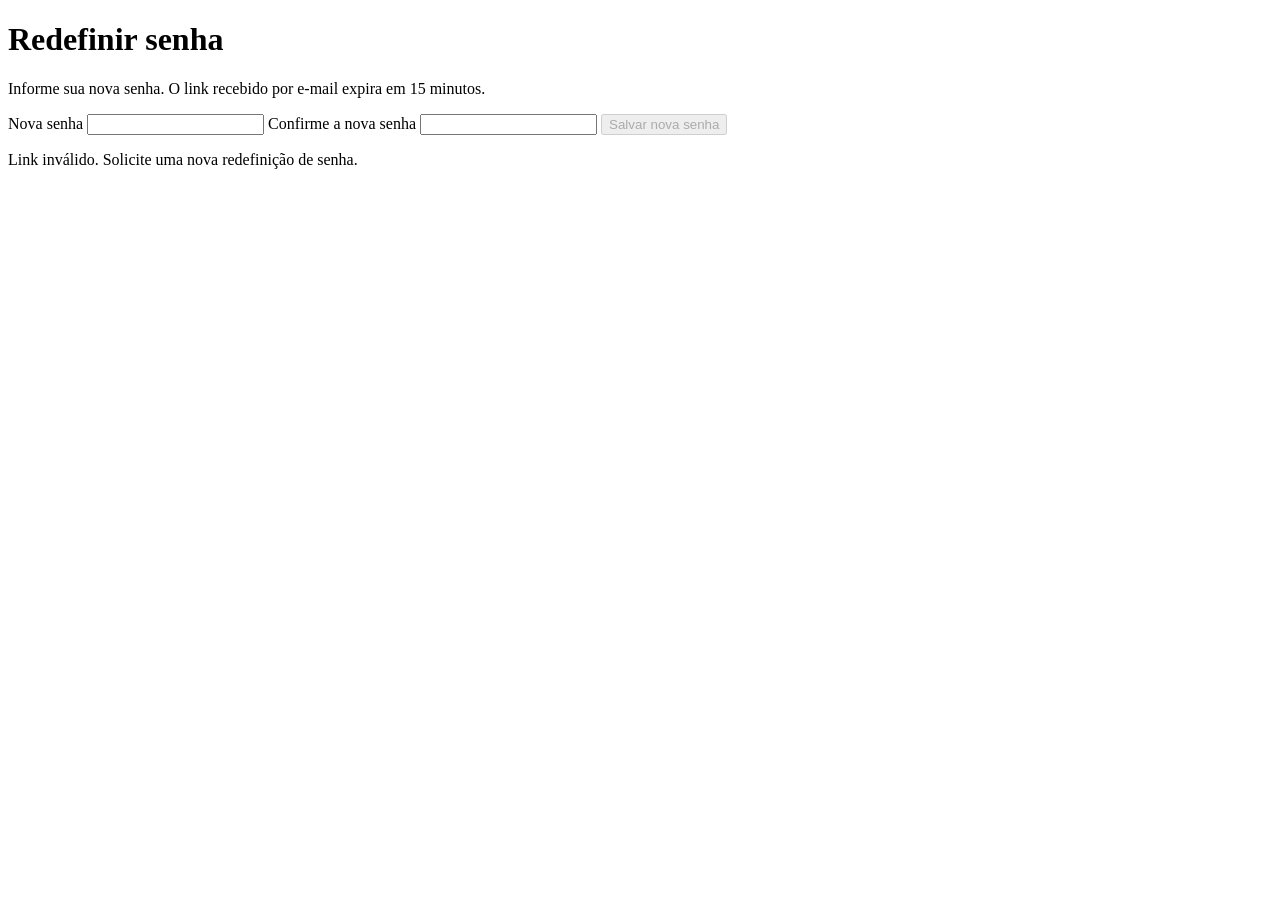
==== src/main/resources/static/reset-password.html @ ec97380f "develop: implement services, JWT auth, password recovery, and database migrations Co-authored-by: Co" ====
<!doctype html>
<html lang="pt-BR">
<head>
    <meta charset="UTF-8">
    <meta name="viewport" content="width=device-width, initial-scale=1">
    <title>Redefinir senha - GerenciadorPet</title>
</head>
<body>
<main>
    <h1>Redefinir senha</h1>
    <p>Informe sua nova senha. O link recebido por e-mail expira em 15 minutos.</p>
    <form id="reset-form">
        <label for="password">Nova senha</label>
        <input id="password" name="password" type="password" minlength="8" maxlength="100" required
               autocomplete="new-password">

        <label for="confirmation">Confirme a nova senha</label>
        <input id="confirmation" name="confirmation" type="password" minlength="8" maxlength="100" required
               autocomplete="new-password">

        <button id="submit" type="submit">Salvar nova senha</button>
    </form>
    <p id="status" role="status" aria-live="polite"></p>
</main>
<script>
    const token = new URLSearchParams(window.location.search).get("token");
    const form = document.getElementById("reset-form");
    const status = document.getElementById("status");
    const submit = document.getElementById("submit");

    if (!token) {
        status.textContent = "Link inválido. Solicite uma nova redefinição de senha.";
        submit.disabled = true;
    }

    form.addEventListener("submit", async (event) => {
        event.preventDefault();
        const newPassword = document.getElementById("password").value;
        const confirmation = document.getElementById("confirmation").value;

        if (newPassword !== confirmation) {
            status.textContent = "As senhas não conferem.";
            return;
        }

        submit.disabled = true;
        status.textContent = "Salvando...";
        try {
            const response = await fetch("/api/users/reset-password", {
                method: "POST",
                headers: {"Content-Type": "application/json"},
                body: JSON.stringify({token, newPassword})
            });
            const result = await response.json();
            status.textContent = response.ok
                ? result.message
                : (result.detail || result.message || "Não foi possível redefinir a senha.");
            if (response.ok) {
                form.reset();
            } else {
                submit.disabled = false;
            }
        } catch {
            status.textContent = "Não foi possível conectar ao servidor. Tente novamente.";
            submit.disabled = false;
        }
    });
</script>
</body>
</html>
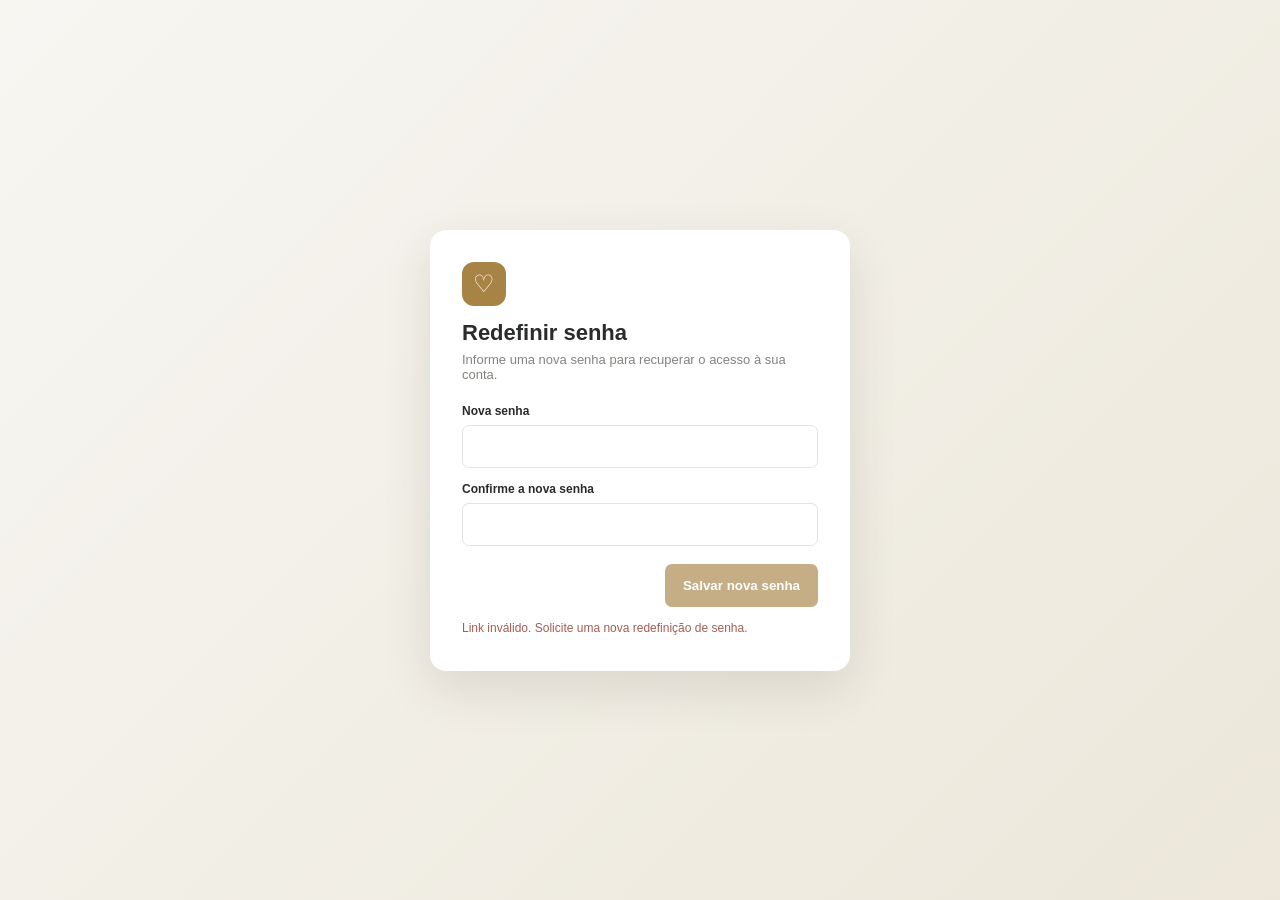
==== commit b6febc4a: "feat/ Developed front-end and fixed many bugs of the back end" ====
--- a/src/main/resources/static/reset-password.html
+++ b/src/main/resources/static/reset-password.html
@@ -1,70 +1,72 @@
 <!doctype html>
 <html lang="pt-BR">
 <head>
-    <meta charset="UTF-8">
-    <meta name="viewport" content="width=device-width, initial-scale=1">
-    <title>Redefinir senha - GerenciadorPet</title>
+  <meta charset="UTF-8">
+  <meta name="viewport" content="width=device-width, initial-scale=1">
+  <title>Redefinir senha - Laços</title>
+  <style>
+    :root{--gold:#a78345;--gold-dark:#806233;--ink:#292b2c;--muted:#81847e}
+    *{box-sizing:border-box}body{margin:0;min-height:100vh;display:grid;place-items:center;font-family:'Segoe UI',Arial,sans-serif;color:var(--ink);background:linear-gradient(135deg,#f7f6f2,#ece7da);padding:20px}.card{width:min(420px,100%);background:#fff;border-radius:16px;padding:32px;box-shadow:0 18px 50px rgba(54,48,35,.12)}.brand{width:44px;height:44px;margin-bottom:14px;border-radius:12px;background:var(--gold);color:#fff;display:grid;place-items:center;font-size:24px}h1{margin:0 0 6px;font-size:22px}.subtitle{margin:0 0 22px;color:var(--muted);font-size:13px}.field{display:grid;gap:7px;margin-bottom:14px}.field label{font-size:12px;font-weight:700}.field input{height:43px;border:1px solid #e3e4e0;border-radius:7px;padding:0 12px;font:inherit}.actions{display:flex;justify-content:flex-end;margin-top:18px}button{height:43px;border:0;border-radius:7px;background:var(--gold);color:#fff;font-weight:700;padding:0 18px;cursor:pointer}button:disabled{opacity:.65;cursor:not-allowed}#status{min-height:18px;margin:14px 0 0;color:var(--muted);font-size:12px}.error{color:#a45d55!important}.success{color:#5f7e64!important}@media(max-width:480px){.card{padding:24px 20px}}
+  </style>
 </head>
 <body>
-<main>
-    <h1>Redefinir senha</h1>
-    <p>Informe sua nova senha. O link recebido por e-mail expira em 15 minutos.</p>
-    <form id="reset-form">
-        <label for="password">Nova senha</label>
-        <input id="password" name="password" type="password" minlength="8" maxlength="100" required
-               autocomplete="new-password">
-
-        <label for="confirmation">Confirme a nova senha</label>
-        <input id="confirmation" name="confirmation" type="password" minlength="8" maxlength="100" required
-               autocomplete="new-password">
-
-        <button id="submit" type="submit">Salvar nova senha</button>
-    </form>
-    <p id="status" role="status" aria-live="polite"></p>
+<main class="card">
+  <div class="brand">♡</div>
+  <h1>Redefinir senha</h1>
+  <p class="subtitle">Informe uma nova senha para recuperar o acesso à sua conta.</p>
+  <form id="reset-form">
+    <div class="field"><label for="password">Nova senha</label><input id="password" name="password" type="password" minlength="8" maxlength="100" required autocomplete="new-password"></div>
+    <div class="field"><label for="confirmation">Confirme a nova senha</label><input id="confirmation" name="confirmation" type="password" minlength="8" maxlength="100" required autocomplete="new-password"></div>
+    <div class="actions"><button id="submit" type="submit">Salvar nova senha</button></div>
+  </form>
+  <p id="status" role="status" aria-live="polite"></p>
 </main>
 <script>
-    const token = new URLSearchParams(window.location.search).get("token");
-    const form = document.getElementById("reset-form");
-    const status = document.getElementById("status");
-    const submit = document.getElementById("submit");
+  const token = new URLSearchParams(window.location.search).get('token');
+  const form = document.getElementById('reset-form');
+  const status = document.getElementById('status');
+  const submit = document.getElementById('submit');
 
-    if (!token) {
-        status.textContent = "Link inválido. Solicite uma nova redefinição de senha.";
-        submit.disabled = true;
+  if (!token) {
+    status.textContent = 'Link inválido. Solicite uma nova redefinição de senha.';
+    status.className = 'error';
+    submit.disabled = true;
+  }
+
+  form.addEventListener('submit', async event => {
+    event.preventEventDefault?.();
+    event.preventDefault();
+    const newPassword = document.getElementById('password').value;
+    const confirmation = document.getElementById('confirmation').value;
+
+    if (newPassword !== confirmation) {
+      status.textContent = 'As senhas não conferem.';
+      status.className = 'error';
+      return;
     }
 
-    form.addEventListener("submit", async (event) => {
-        event.preventDefault();
-        const newPassword = document.getElementById("password").value;
-        const confirmation = document.getElementById("confirmation").value;
-
-        if (newPassword !== confirmation) {
-            status.textContent = "As senhas não conferem.";
-            return;
-        }
-
-        submit.disabled = true;
-        status.textContent = "Salvando...";
-        try {
-            const response = await fetch("/api/users/reset-password", {
-                method: "POST",
-                headers: {"Content-Type": "application/json"},
-                body: JSON.stringify({token, newPassword})
-            });
-            const result = await response.json();
-            status.textContent = response.ok
-                ? result.message
-                : (result.detail || result.message || "Não foi possível redefinir a senha.");
-            if (response.ok) {
-                form.reset();
-            } else {
-                submit.disabled = false;
-            }
-        } catch {
-            status.textContent = "Não foi possível conectar ao servidor. Tente novamente.";
-            submit.disabled = false;
-        }
-    });
+    submit.disabled = true;
+    status.textContent = 'Salvando...';
+    status.className = '';
+    try {
+      const response = await fetch('/api/users/reset-password', {
+        method: 'POST',
+        headers: {'Content-Type': 'application/json'},
+        body: JSON.stringify({ token, newPassword })
+      });
+      const result = await response.json();
+      status.textContent = response.ok ? result.message : (result.detail || result.message || 'Não foi possível redefinir a senha.');
+      status.className = response.ok ? 'success' : 'error';
+      if (response.ok) {
+        form.reset();
+        setTimeout(() => location.href = '/#/login', 1200);
+      } else submit.disabled = false;
+    } catch {
+      status.textContent = 'Não foi possível conectar ao servidor.';
+      status.className = 'error';
+      submit.disabled = false;
+    }
+  });
 </script>
 </body>
 </html>
